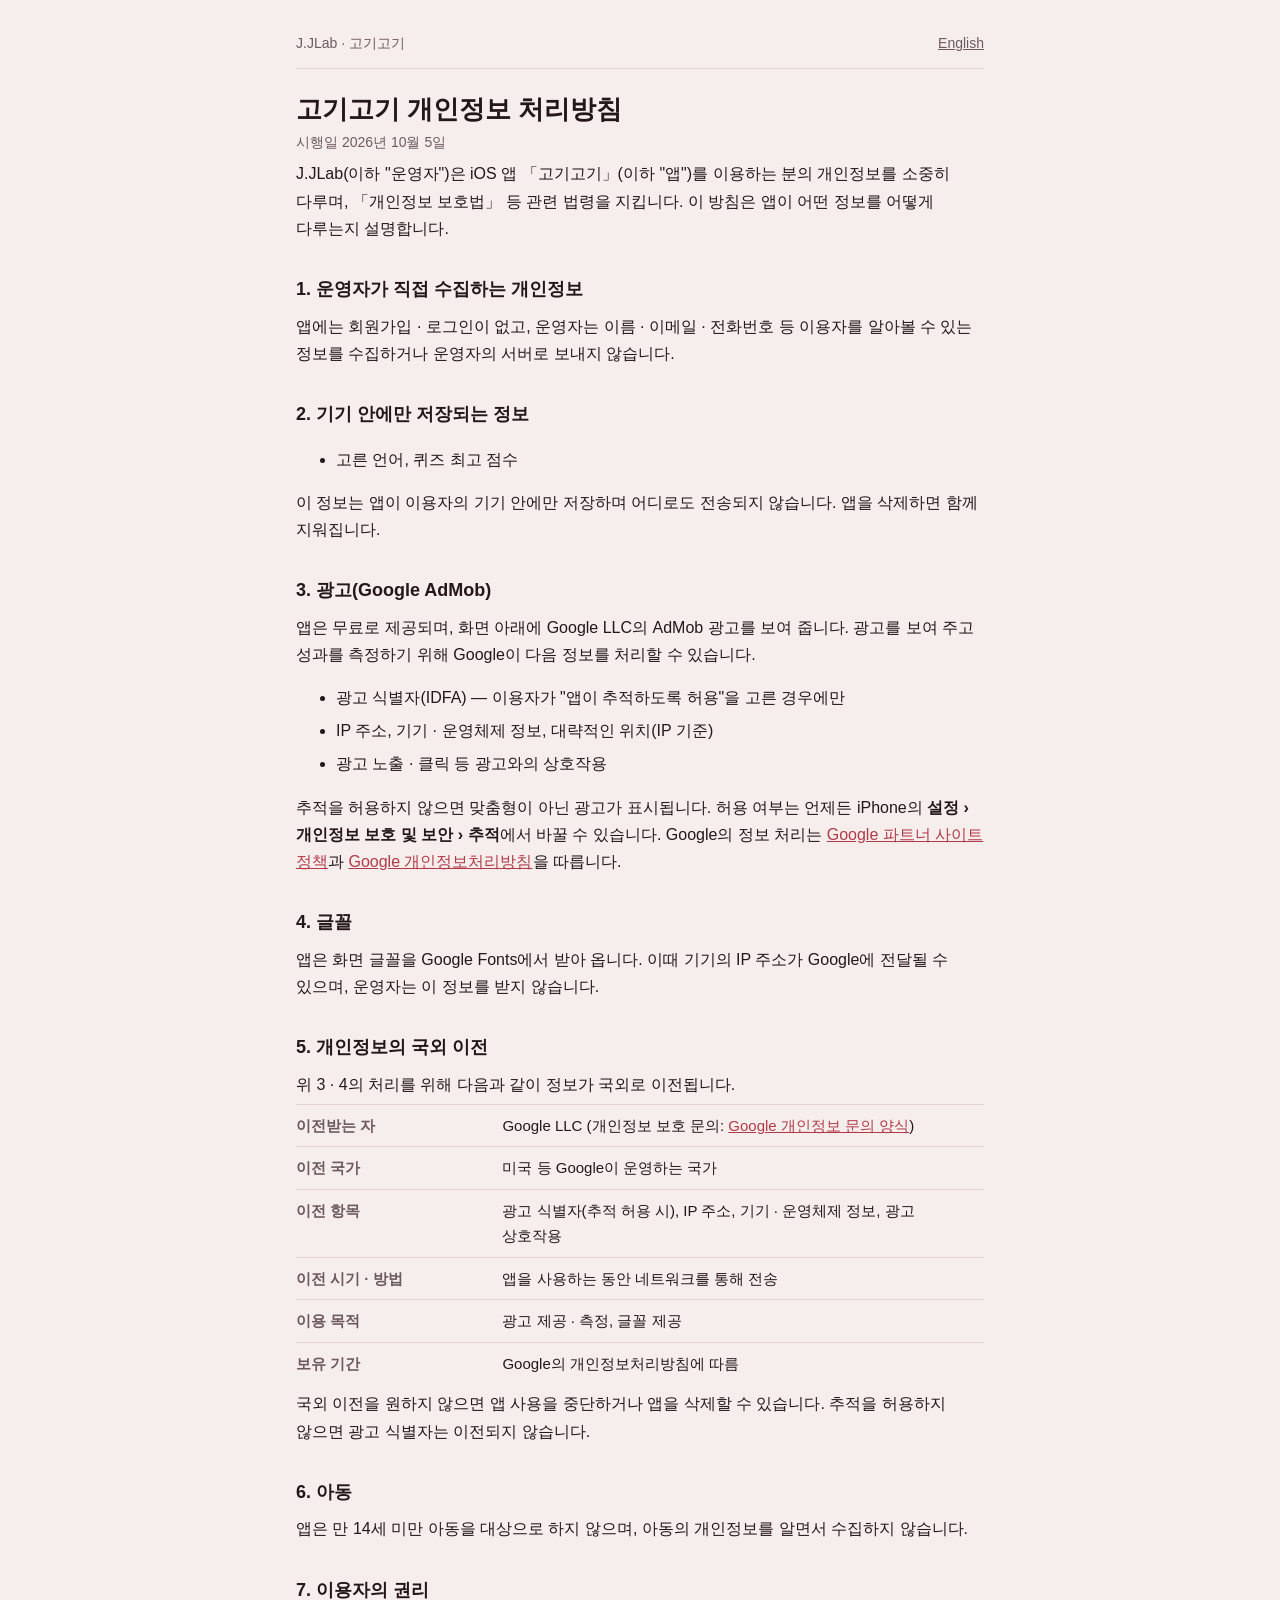
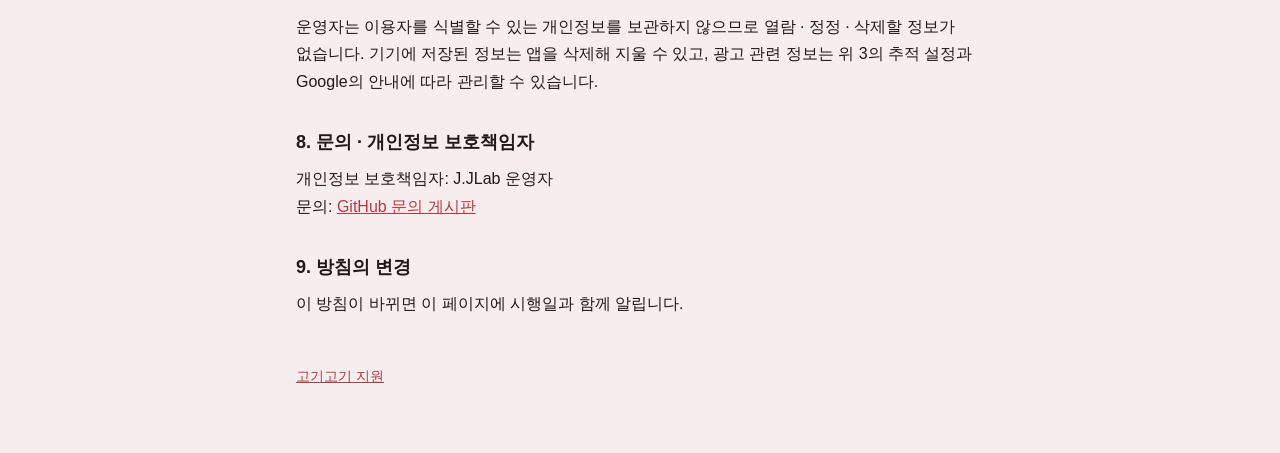
==== gogigogi/privacy/index.html @ 14a2d48d "Publish the Gogigogi privacy policy and support pages Co-Authored-By: Claude Opus 5.5 <noreply@anthr" ====
<!doctype html>
<html lang="ko">
<head>
<meta charset="utf-8">
<meta name="viewport" content="width=device-width, initial-scale=1">
<title>고기고기 개인정보 처리방침</title>
<link rel="stylesheet" href="../../style.css">
</head>
<body>
<main>
<header>
  <p class="meta">J.JLab · 고기고기</p>
  <a href="../en/privacy/" hreflang="en" lang="en">English</a>
</header>
<h1>고기고기 개인정보 처리방침</h1>
<p class="meta">시행일 2026년 10월 5일</p>

<p>J.JLab(이하 "운영자")은 iOS 앱 「고기고기」(이하 "앱")를 이용하는 분의 개인정보를 소중히 다루며, 「개인정보 보호법」 등 관련 법령을 지킵니다. 이 방침은 앱이 어떤 정보를 어떻게 다루는지 설명합니다.</p>

<h2>1. 운영자가 직접 수집하는 개인정보</h2>
<p>앱에는 회원가입 · 로그인이 없고, 운영자는 이름 · 이메일 · 전화번호 등 이용자를 알아볼 수 있는 정보를 수집하거나 운영자의 서버로 보내지 않습니다.</p>

<h2>2. 기기 안에만 저장되는 정보</h2>
<ul>
  <li>고른 언어, 퀴즈 최고 점수</li>
</ul>
<p>이 정보는 앱이 이용자의 기기 안에만 저장하며 어디로도 전송되지 않습니다. 앱을 삭제하면 함께 지워집니다.</p>

<h2>3. 광고(Google AdMob)</h2>
<p>앱은 무료로 제공되며, 화면 아래에 Google LLC의 AdMob 광고를 보여 줍니다. 광고를 보여 주고 성과를 측정하기 위해 Google이 다음 정보를 처리할 수 있습니다.</p>
<ul>
  <li>광고 식별자(IDFA) — 이용자가 "앱이 추적하도록 허용"을 고른 경우에만</li>
  <li>IP 주소, 기기 · 운영체제 정보, 대략적인 위치(IP 기준)</li>
  <li>광고 노출 · 클릭 등 광고와의 상호작용</li>
</ul>
<p>추적을 허용하지 않으면 맞춤형이 아닌 광고가 표시됩니다. 허용 여부는 언제든 iPhone의 <b>설정 › 개인정보 보호 및 보안 › 추적</b>에서 바꿀 수 있습니다. Google의 정보 처리는 <a href="https://policies.google.com/technologies/partner-sites?hl=ko">Google 파트너 사이트 정책</a>과 <a href="https://policies.google.com/privacy?hl=ko">Google 개인정보처리방침</a>을 따릅니다.</p>

<h2>4. 글꼴</h2>
<p>앱은 화면 글꼴을 Google Fonts에서 받아 옵니다. 이때 기기의 IP 주소가 Google에 전달될 수 있으며, 운영자는 이 정보를 받지 않습니다.</p>

<h2>5. 개인정보의 국외 이전</h2>
<p>위 3 · 4의 처리를 위해 다음과 같이 정보가 국외로 이전됩니다.</p>
<table>
  <tr><th>이전받는 자</th><td>Google LLC (개인정보 보호 문의: <a href="https://support.google.com/policies/contact/general_privacy_form">Google 개인정보 문의 양식</a>)</td></tr>
  <tr><th>이전 국가</th><td>미국 등 Google이 운영하는 국가</td></tr>
  <tr><th>이전 항목</th><td>광고 식별자(추적 허용 시), IP 주소, 기기 · 운영체제 정보, 광고 상호작용</td></tr>
  <tr><th>이전 시기 · 방법</th><td>앱을 사용하는 동안 네트워크를 통해 전송</td></tr>
  <tr><th>이용 목적</th><td>광고 제공 · 측정, 글꼴 제공</td></tr>
  <tr><th>보유 기간</th><td>Google의 개인정보처리방침에 따름</td></tr>
</table>
<p>국외 이전을 원하지 않으면 앱 사용을 중단하거나 앱을 삭제할 수 있습니다. 추적을 허용하지 않으면 광고 식별자는 이전되지 않습니다.</p>

<h2>6. 아동</h2>
<p>앱은 만 14세 미만 아동을 대상으로 하지 않으며, 아동의 개인정보를 알면서 수집하지 않습니다.</p>

<h2>7. 이용자의 권리</h2>
<p>운영자는 이용자를 식별할 수 있는 개인정보를 보관하지 않으므로 열람 · 정정 · 삭제할 정보가 없습니다. 기기에 저장된 정보는 앱을 삭제해 지울 수 있고, 광고 관련 정보는 위 3의 추적 설정과 Google의 안내에 따라 관리할 수 있습니다.</p>

<h2>8. 문의 · 개인정보 보호책임자</h2>
<p>개인정보 보호책임자: J.JLab 운영자<br>
문의: <a href="https://github.com/J-JLab/J-JLab.github.io/issues">GitHub 문의 게시판</a></p>

<h2>9. 방침의 변경</h2>
<p>이 방침이 바뀌면 이 페이지에 시행일과 함께 알립니다.</p>

<footer><a href="../support/">고기고기 지원</a></footer>
</main>
</body>
</html>
---- style.css ----
:root {
  --bg: #f6eeec;
  --ink: #23171a;
  --muted: #6d5a5e;
  --accent: #b23a48;
  --line: #e2d3d0;
  color-scheme: light dark;
}
@media (prefers-color-scheme: dark) {
  :root { --bg: #170e10; --ink: #f3e9e7; --muted: #b9a5a8; --accent: #ef7a86; --line: #3a2a2e; }
}
* { box-sizing: border-box; }
body {
  margin: 0;
  background: var(--bg);
  color: var(--ink);
  font: 16px/1.7 -apple-system, BlinkMacSystemFont, 'Apple SD Gothic Neo', 'Noto Sans KR', 'Segoe UI', sans-serif;
  word-break: keep-all;
  overflow-wrap: anywhere;
}
main { max-width: 720px; margin: 0 auto; padding: 32px 16px 64px; }
header { display: flex; justify-content: space-between; align-items: baseline; gap: 12px; border-bottom: 1px solid var(--line); padding-bottom: 12px; margin-bottom: 24px; }
header a { color: var(--muted); font-size: 14px; }
h1 { font-size: 26px; line-height: 1.3; margin: 0 0 4px; }
h2 { font-size: 18px; margin: 32px 0 8px; }
p, li { margin: 6px 0; }
a { color: var(--accent); }
.meta { color: var(--muted); font-size: 14px; margin: 0; }
table { width: 100%; border-collapse: collapse; font-size: 15px; }
th, td { text-align: left; vertical-align: top; border-top: 1px solid var(--line); padding: 8px 8px 8px 0; }
th { width: 30%; color: var(--muted); font-weight: 600; }
footer { margin-top: 48px; color: var(--muted); font-size: 14px; }
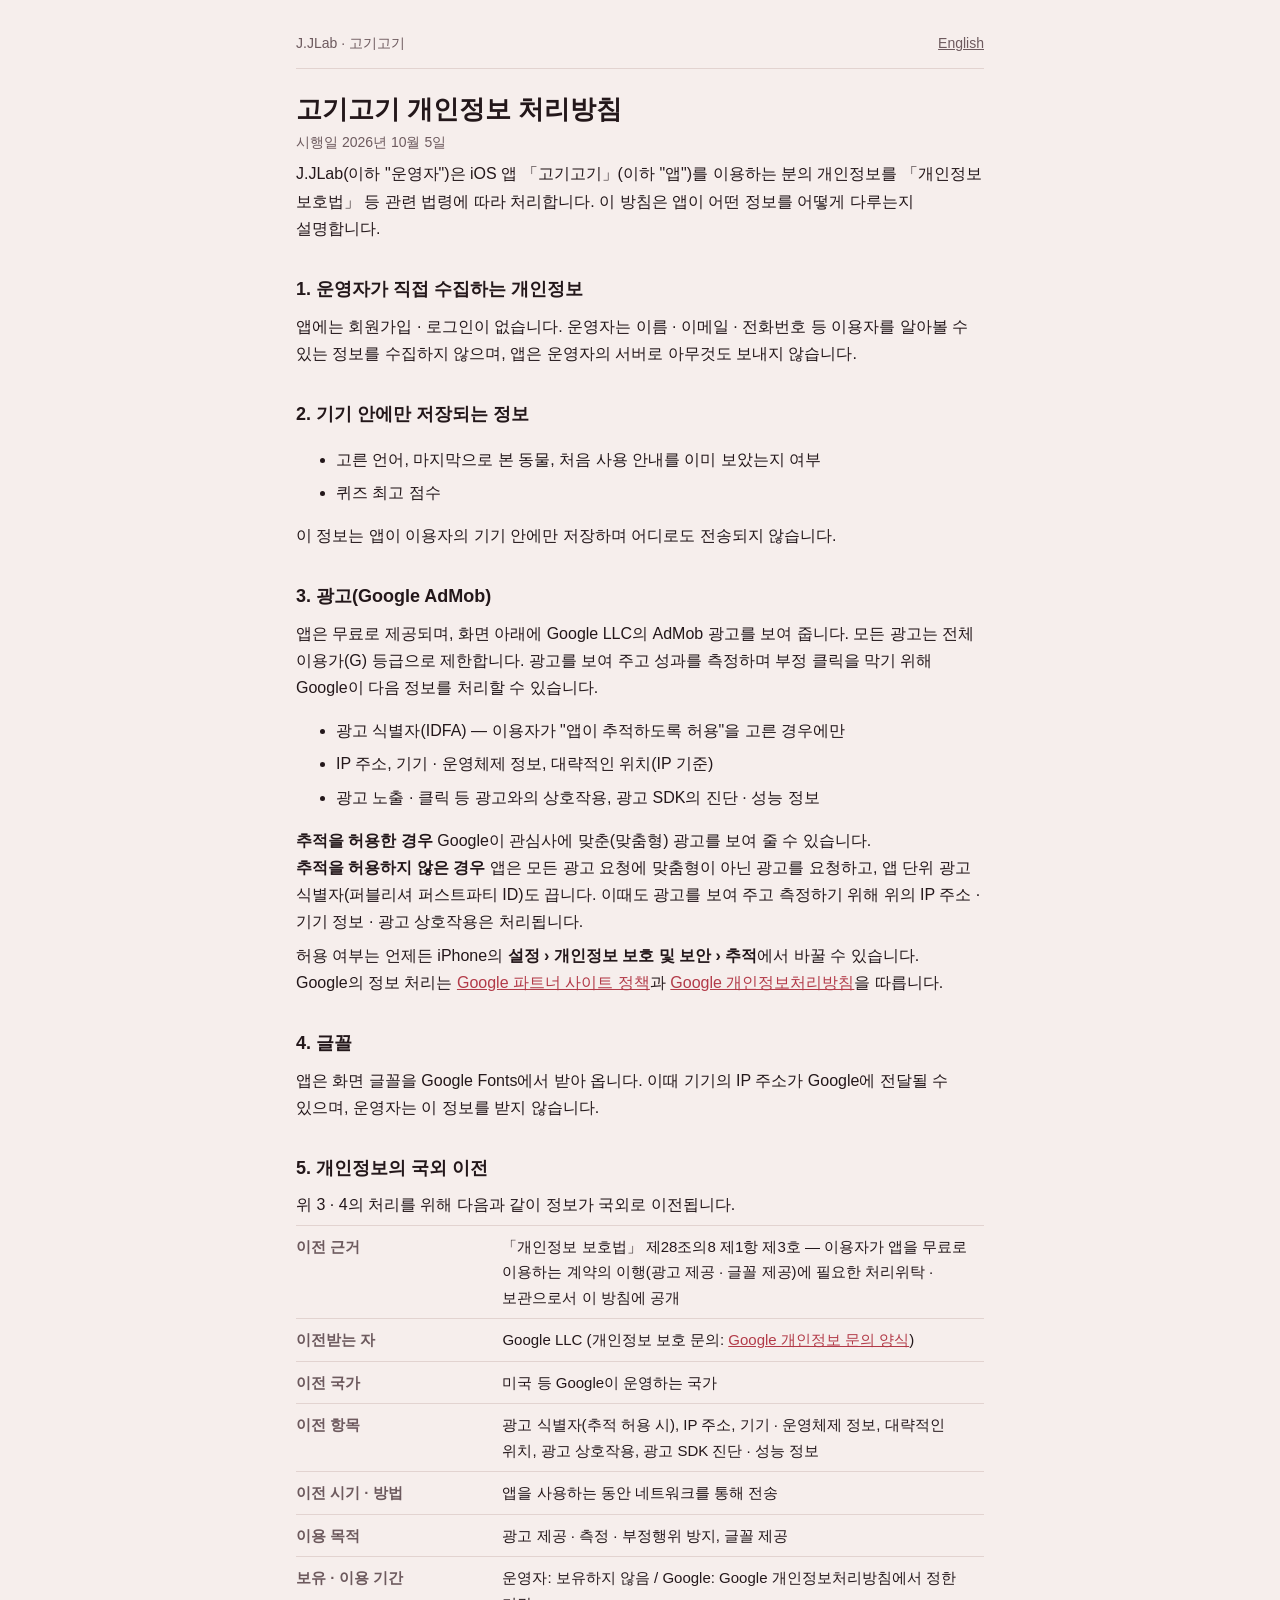
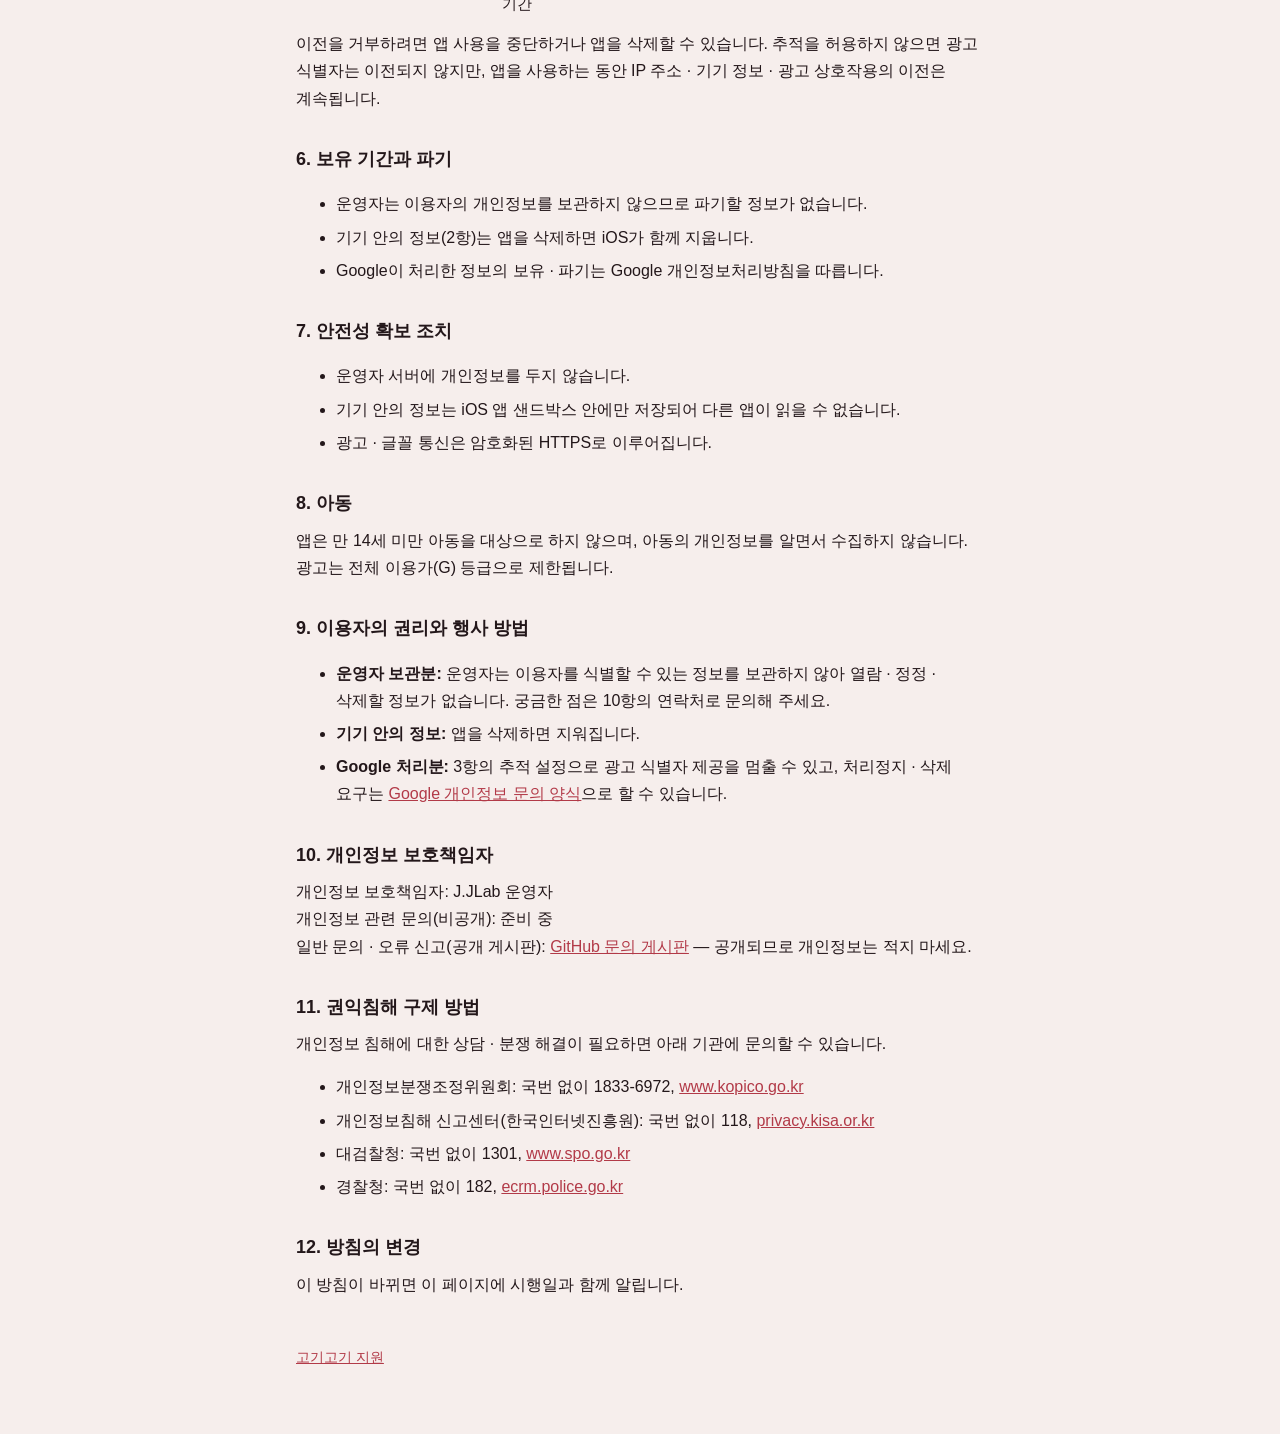
==== commit 7982fabb: "Bring the Gogigogi privacy policy in line with the app and the PIPA States what is non-personalized " ====
--- a/gogigogi/privacy/index.html
+++ b/gogigogi/privacy/index.html
@@ -15,25 +15,28 @@
 <h1>고기고기 개인정보 처리방침</h1>
 <p class="meta">시행일 2026년 10월 5일</p>
 
-<p>J.JLab(이하 "운영자")은 iOS 앱 「고기고기」(이하 "앱")를 이용하는 분의 개인정보를 소중히 다루며, 「개인정보 보호법」 등 관련 법령을 지킵니다. 이 방침은 앱이 어떤 정보를 어떻게 다루는지 설명합니다.</p>
+<p>J.JLab(이하 "운영자")은 iOS 앱 「고기고기」(이하 "앱")를 이용하는 분의 개인정보를 「개인정보 보호법」 등 관련 법령에 따라 처리합니다. 이 방침은 앱이 어떤 정보를 어떻게 다루는지 설명합니다.</p>
 
 <h2>1. 운영자가 직접 수집하는 개인정보</h2>
-<p>앱에는 회원가입 · 로그인이 없고, 운영자는 이름 · 이메일 · 전화번호 등 이용자를 알아볼 수 있는 정보를 수집하거나 운영자의 서버로 보내지 않습니다.</p>
+<p>앱에는 회원가입 · 로그인이 없습니다. 운영자는 이름 · 이메일 · 전화번호 등 이용자를 알아볼 수 있는 정보를 수집하지 않으며, 앱은 운영자의 서버로 아무것도 보내지 않습니다.</p>
 
 <h2>2. 기기 안에만 저장되는 정보</h2>
 <ul>
-  <li>고른 언어, 퀴즈 최고 점수</li>
+  <li>고른 언어, 마지막으로 본 동물, 처음 사용 안내를 이미 보았는지 여부</li>
+  <li>퀴즈 최고 점수</li>
 </ul>
-<p>이 정보는 앱이 이용자의 기기 안에만 저장하며 어디로도 전송되지 않습니다. 앱을 삭제하면 함께 지워집니다.</p>
+<p>이 정보는 앱이 이용자의 기기 안에만 저장하며 어디로도 전송되지 않습니다.</p>
 
 <h2>3. 광고(Google AdMob)</h2>
-<p>앱은 무료로 제공되며, 화면 아래에 Google LLC의 AdMob 광고를 보여 줍니다. 광고를 보여 주고 성과를 측정하기 위해 Google이 다음 정보를 처리할 수 있습니다.</p>
+<p>앱은 무료로 제공되며, 화면 아래에 Google LLC의 AdMob 광고를 보여 줍니다. 모든 광고는 전체 이용가(G) 등급으로 제한합니다. 광고를 보여 주고 성과를 측정하며 부정 클릭을 막기 위해 Google이 다음 정보를 처리할 수 있습니다.</p>
 <ul>
   <li>광고 식별자(IDFA) — 이용자가 "앱이 추적하도록 허용"을 고른 경우에만</li>
   <li>IP 주소, 기기 · 운영체제 정보, 대략적인 위치(IP 기준)</li>
-  <li>광고 노출 · 클릭 등 광고와의 상호작용</li>
+  <li>광고 노출 · 클릭 등 광고와의 상호작용, 광고 SDK의 진단 · 성능 정보</li>
 </ul>
-<p>추적을 허용하지 않으면 맞춤형이 아닌 광고가 표시됩니다. 허용 여부는 언제든 iPhone의 <b>설정 › 개인정보 보호 및 보안 › 추적</b>에서 바꿀 수 있습니다. Google의 정보 처리는 <a href="https://policies.google.com/technologies/partner-sites?hl=ko">Google 파트너 사이트 정책</a>과 <a href="https://policies.google.com/privacy?hl=ko">Google 개인정보처리방침</a>을 따릅니다.</p>
+<p><b>추적을 허용한 경우</b> Google이 관심사에 맞춘(맞춤형) 광고를 보여 줄 수 있습니다.<br>
+<b>추적을 허용하지 않은 경우</b> 앱은 모든 광고 요청에 맞춤형이 아닌 광고를 요청하고, 앱 단위 광고 식별자(퍼블리셔 퍼스트파티 ID)도 끕니다. 이때도 광고를 보여 주고 측정하기 위해 위의 IP 주소 · 기기 정보 · 광고 상호작용은 처리됩니다.</p>
+<p>허용 여부는 언제든 iPhone의 <b>설정 › 개인정보 보호 및 보안 › 추적</b>에서 바꿀 수 있습니다. Google의 정보 처리는 <a href="https://policies.google.com/technologies/partner-sites?hl=ko">Google 파트너 사이트 정책</a>과 <a href="https://policies.google.com/privacy?hl=ko">Google 개인정보처리방침</a>을 따릅니다.</p>
 
 <h2>4. 글꼴</h2>
 <p>앱은 화면 글꼴을 Google Fonts에서 받아 옵니다. 이때 기기의 IP 주소가 Google에 전달될 수 있으며, 운영자는 이 정보를 받지 않습니다.</p>
@@ -41,26 +44,55 @@
 <h2>5. 개인정보의 국외 이전</h2>
 <p>위 3 · 4의 처리를 위해 다음과 같이 정보가 국외로 이전됩니다.</p>
 <table>
+  <tr><th>이전 근거</th><td>「개인정보 보호법」 제28조의8 제1항 제3호 — 이용자가 앱을 무료로 이용하는 계약의 이행(광고 제공 · 글꼴 제공)에 필요한 처리위탁 · 보관으로서 이 방침에 공개</td></tr>
   <tr><th>이전받는 자</th><td>Google LLC (개인정보 보호 문의: <a href="https://support.google.com/policies/contact/general_privacy_form">Google 개인정보 문의 양식</a>)</td></tr>
   <tr><th>이전 국가</th><td>미국 등 Google이 운영하는 국가</td></tr>
-  <tr><th>이전 항목</th><td>광고 식별자(추적 허용 시), IP 주소, 기기 · 운영체제 정보, 광고 상호작용</td></tr>
+  <tr><th>이전 항목</th><td>광고 식별자(추적 허용 시), IP 주소, 기기 · 운영체제 정보, 대략적인 위치, 광고 상호작용, 광고 SDK 진단 · 성능 정보</td></tr>
   <tr><th>이전 시기 · 방법</th><td>앱을 사용하는 동안 네트워크를 통해 전송</td></tr>
-  <tr><th>이용 목적</th><td>광고 제공 · 측정, 글꼴 제공</td></tr>
-  <tr><th>보유 기간</th><td>Google의 개인정보처리방침에 따름</td></tr>
+  <tr><th>이용 목적</th><td>광고 제공 · 측정 · 부정행위 방지, 글꼴 제공</td></tr>
+  <tr><th>보유 · 이용 기간</th><td>운영자: 보유하지 않음 / Google: Google 개인정보처리방침에서 정한 기간</td></tr>
 </table>
-<p>국외 이전을 원하지 않으면 앱 사용을 중단하거나 앱을 삭제할 수 있습니다. 추적을 허용하지 않으면 광고 식별자는 이전되지 않습니다.</p>
+<p>이전을 거부하려면 앱 사용을 중단하거나 앱을 삭제할 수 있습니다. 추적을 허용하지 않으면 광고 식별자는 이전되지 않지만, 앱을 사용하는 동안 IP 주소 · 기기 정보 · 광고 상호작용의 이전은 계속됩니다.</p>
 
-<h2>6. 아동</h2>
-<p>앱은 만 14세 미만 아동을 대상으로 하지 않으며, 아동의 개인정보를 알면서 수집하지 않습니다.</p>
+<h2>6. 보유 기간과 파기</h2>
+<ul>
+  <li>운영자는 이용자의 개인정보를 보관하지 않으므로 파기할 정보가 없습니다.</li>
+  <li>기기 안의 정보(2항)는 앱을 삭제하면 iOS가 함께 지웁니다.</li>
+  <li>Google이 처리한 정보의 보유 · 파기는 Google 개인정보처리방침을 따릅니다.</li>
+</ul>
 
-<h2>7. 이용자의 권리</h2>
-<p>운영자는 이용자를 식별할 수 있는 개인정보를 보관하지 않으므로 열람 · 정정 · 삭제할 정보가 없습니다. 기기에 저장된 정보는 앱을 삭제해 지울 수 있고, 광고 관련 정보는 위 3의 추적 설정과 Google의 안내에 따라 관리할 수 있습니다.</p>
+<h2>7. 안전성 확보 조치</h2>
+<ul>
+  <li>운영자 서버에 개인정보를 두지 않습니다.</li>
+  <li>기기 안의 정보는 iOS 앱 샌드박스 안에만 저장되어 다른 앱이 읽을 수 없습니다.</li>
+  <li>광고 · 글꼴 통신은 암호화된 HTTPS로 이루어집니다.</li>
+</ul>
 
-<h2>8. 문의 · 개인정보 보호책임자</h2>
+<h2>8. 아동</h2>
+<p>앱은 만 14세 미만 아동을 대상으로 하지 않으며, 아동의 개인정보를 알면서 수집하지 않습니다. 광고는 전체 이용가(G) 등급으로 제한됩니다.</p>
+
+<h2>9. 이용자의 권리와 행사 방법</h2>
+<ul>
+  <li><b>운영자 보관분:</b> 운영자는 이용자를 식별할 수 있는 정보를 보관하지 않아 열람 · 정정 · 삭제할 정보가 없습니다. 궁금한 점은 10항의 연락처로 문의해 주세요.</li>
+  <li><b>기기 안의 정보:</b> 앱을 삭제하면 지워집니다.</li>
+  <li><b>Google 처리분:</b> 3항의 추적 설정으로 광고 식별자 제공을 멈출 수 있고, 처리정지 · 삭제 요구는 <a href="https://support.google.com/policies/contact/general_privacy_form">Google 개인정보 문의 양식</a>으로 할 수 있습니다.</li>
+</ul>
+
+<h2>10. 개인정보 보호책임자</h2>
 <p>개인정보 보호책임자: J.JLab 운영자<br>
-문의: <a href="https://github.com/J-JLab/J-JLab.github.io/issues">GitHub 문의 게시판</a></p>
+개인정보 관련 문의(비공개): 준비 중<br>
+일반 문의 · 오류 신고(공개 게시판): <a href="https://github.com/J-JLab/J-JLab.github.io/issues">GitHub 문의 게시판</a> — 공개되므로 개인정보는 적지 마세요.</p>
 
-<h2>9. 방침의 변경</h2>
+<h2>11. 권익침해 구제 방법</h2>
+<p>개인정보 침해에 대한 상담 · 분쟁 해결이 필요하면 아래 기관에 문의할 수 있습니다.</p>
+<ul>
+  <li>개인정보분쟁조정위원회: 국번 없이 1833-6972, <a href="https://www.kopico.go.kr">www.kopico.go.kr</a></li>
+  <li>개인정보침해 신고센터(한국인터넷진흥원): 국번 없이 118, <a href="https://privacy.kisa.or.kr">privacy.kisa.or.kr</a></li>
+  <li>대검찰청: 국번 없이 1301, <a href="https://www.spo.go.kr">www.spo.go.kr</a></li>
+  <li>경찰청: 국번 없이 182, <a href="https://ecrm.police.go.kr">ecrm.police.go.kr</a></li>
+</ul>
+
+<h2>12. 방침의 변경</h2>
 <p>이 방침이 바뀌면 이 페이지에 시행일과 함께 알립니다.</p>
 
 <footer><a href="../support/">고기고기 지원</a></footer>
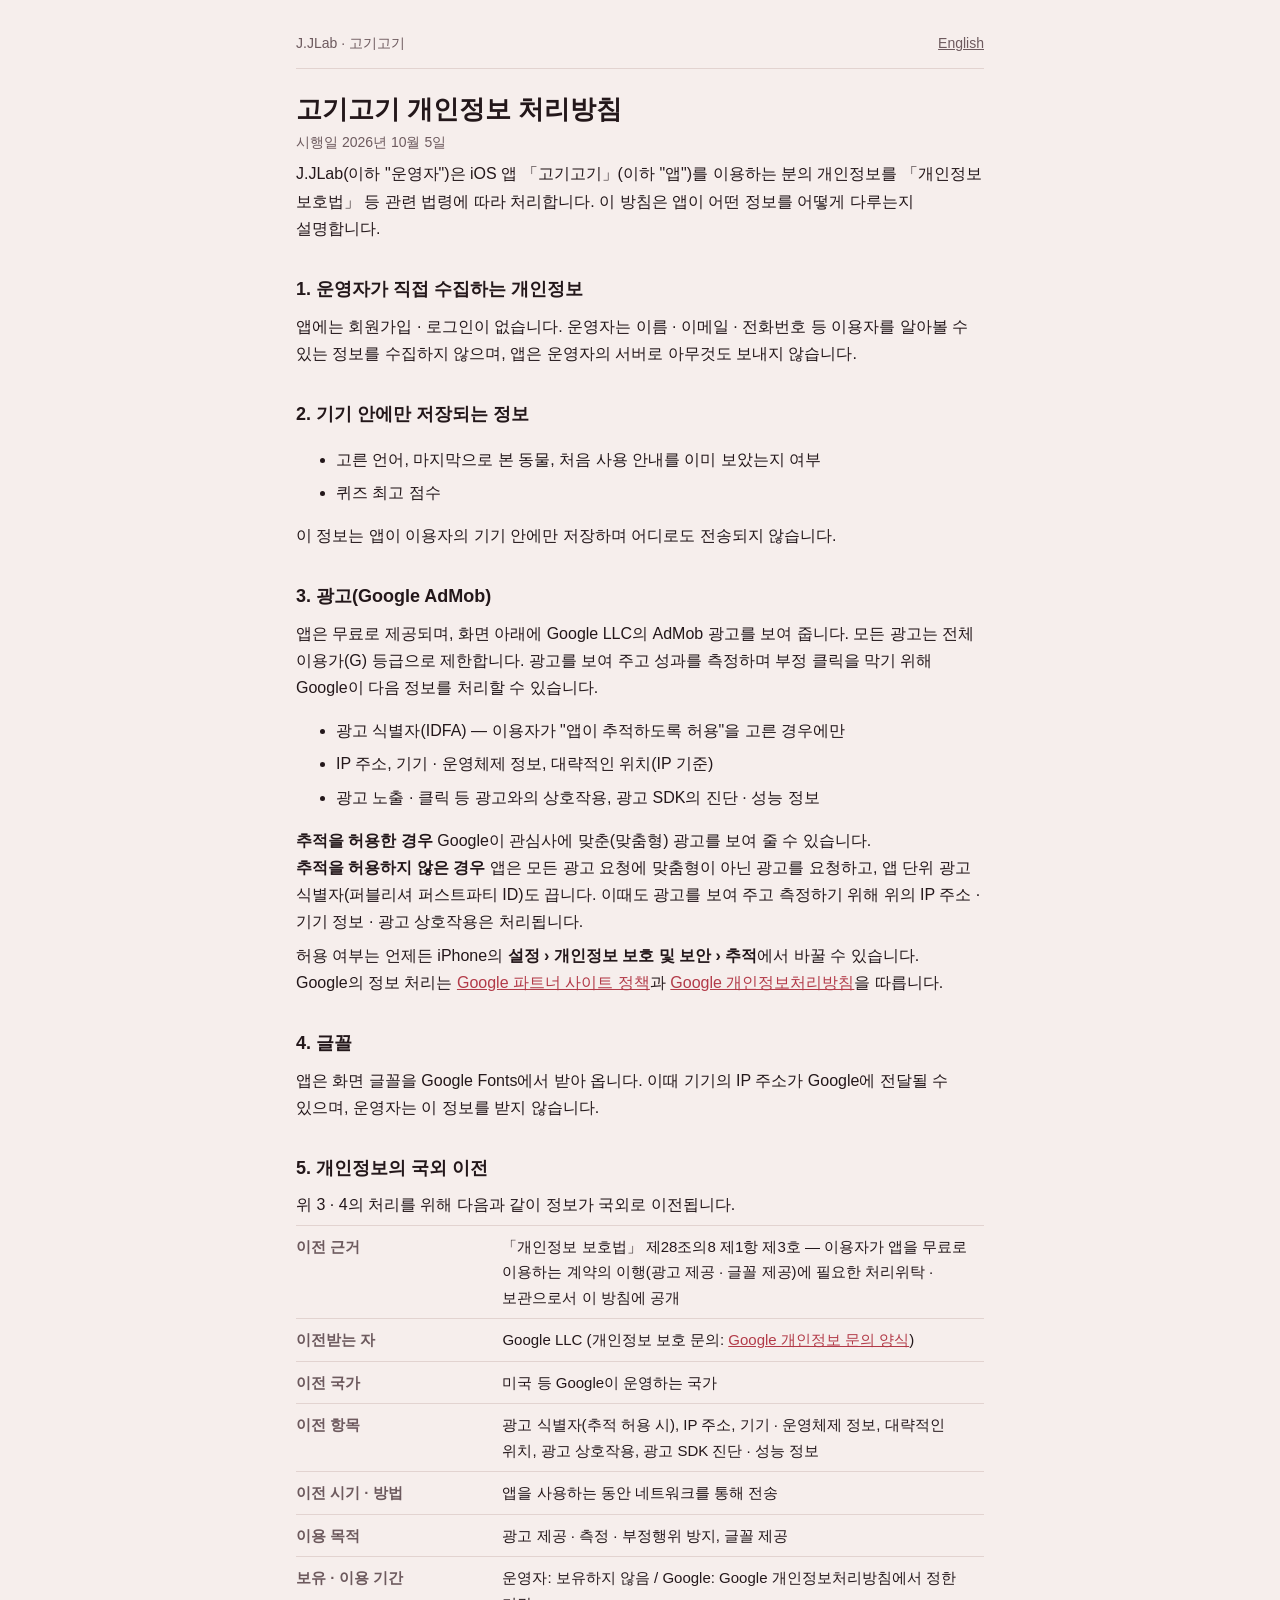
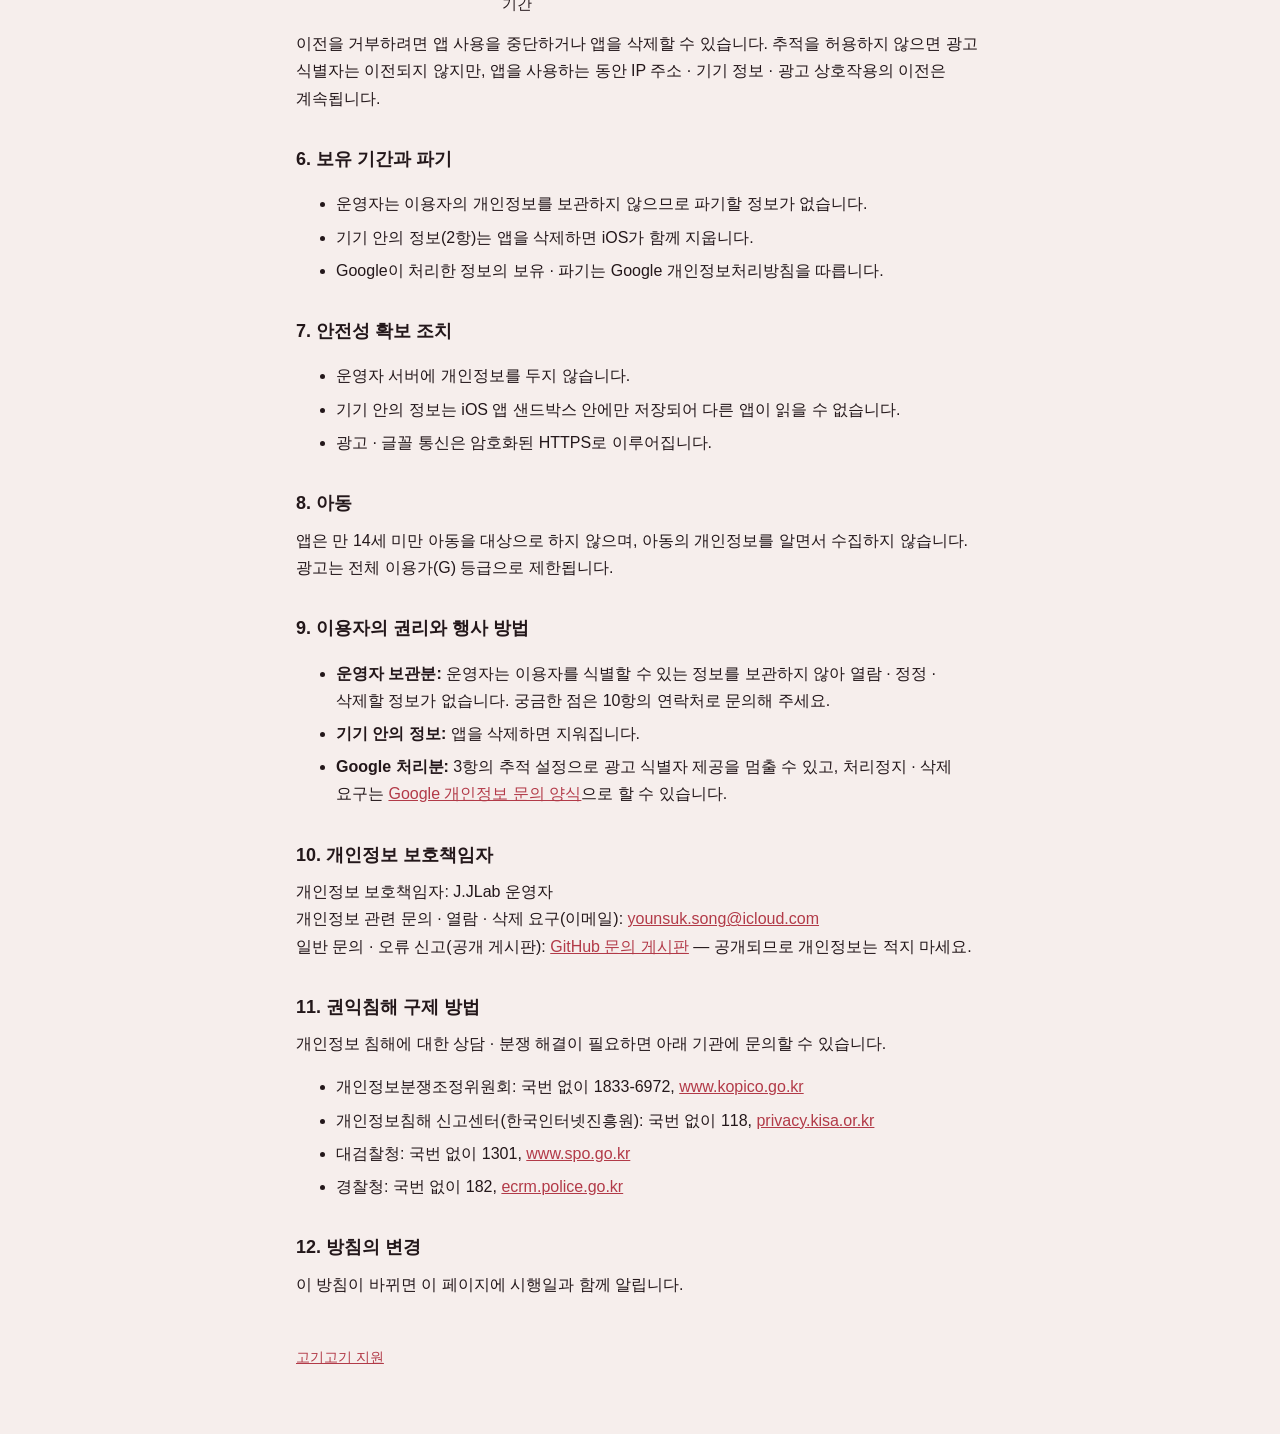
==== commit 1e425449: "Give the privacy officer's email in the Gogigogi privacy policy Co-Authored-By: Claude Opus 5.5 <nor" ====
--- a/gogigogi/privacy/index.html
+++ b/gogigogi/privacy/index.html
@@ -80,7 +80,7 @@
 
 <h2>10. 개인정보 보호책임자</h2>
 <p>개인정보 보호책임자: J.JLab 운영자<br>
-개인정보 관련 문의(비공개): 준비 중<br>
+개인정보 관련 문의 · 열람 · 삭제 요구(이메일): <a href="mailto:younsuk.song@icloud.com">younsuk.song@icloud.com</a><br>
 일반 문의 · 오류 신고(공개 게시판): <a href="https://github.com/J-JLab/J-JLab.github.io/issues">GitHub 문의 게시판</a> — 공개되므로 개인정보는 적지 마세요.</p>
 
 <h2>11. 권익침해 구제 방법</h2>
